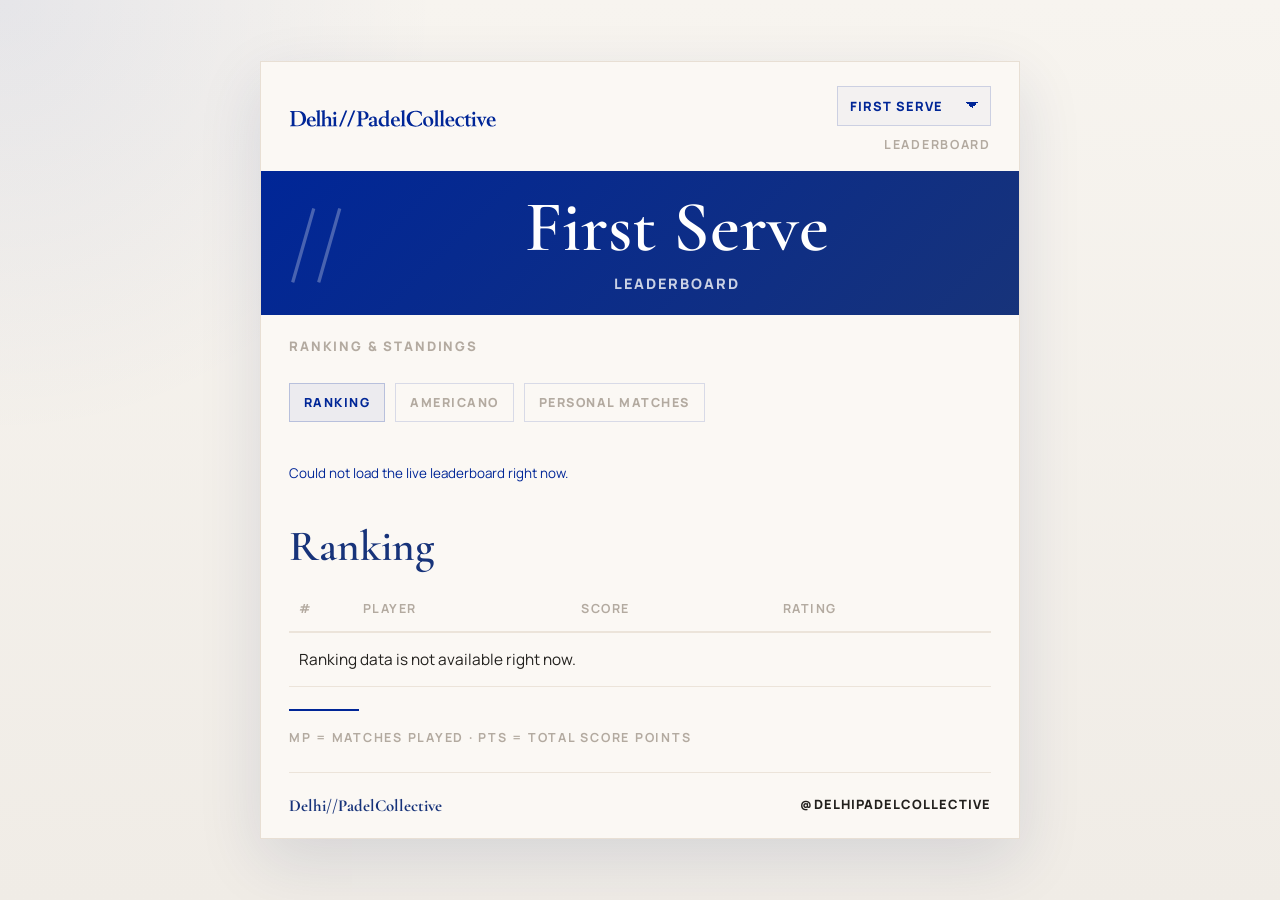
==== index.html @ 6c72f1a7 "Update index.html" ====
<!DOCTYPE html>
<html lang="en">
<head>
  <meta charset="UTF-8">
  <meta name="viewport" content="width=device-width, initial-scale=1.0">
  <title>First Serve | Leaderboard</title>
  <meta name="description" content="Live First Serve leaderboard for Delhi Padel Collective.">
  <link rel="preconnect" href="https://fonts.googleapis.com">
  <link rel="preconnect" href="https://fonts.gstatic.com" crossorigin>
  <link href="https://fonts.googleapis.com/css2?family=Cormorant+Garamond:wght@400;500;600;700&family=Manrope:wght@400;500;700;800&display=swap" rel="stylesheet">
  <link rel="stylesheet" href="styles.css">
</head>
<body data-page="first-serve">
  <main class="page-wrap">
    <section class="leaderboard-card">
      <header class="topbar">
        <div class="brand-lockup">
          <a class="brand-link" href="https://dpc-padel.github.io/DPC/">
            <img class="brand-logo" src="dpc-logo.svg" alt="Delhi Padel Collective logo">
          </a>
        </div>

        <div class="topbar-tools">
          <label class="page-switcher">
            <span class="sr-only">Select leaderboard</span>
            <select id="pageSelector" aria-label="Select leaderboard page">
              <option value="index.html">First Serve</option>
              <option value="break-point.html">Break Point</option>
              <option value="noida.html">Noida</option>
            </select>
          </label>
          <div class="topbar-meta">
            <p>Leaderboard</p>
          </div>
        </div>
      </header>

      <section class="hero-banner">
        <p class="slash">//</p>
        <div class="hero-copy">
          <h1>First Serve</h1>
          <p>Leaderboard</p>
        </div>
      </section>

      <section class="standings-section stacked-sections">
        <div class="standings-head">
          <div>
            <p class="section-kicker">Ranking & Standings</p>
          </div>
          <button id="refreshButton" class="refresh-button" type="button" hidden>Refresh</button>
        </div>

        <div class="tab-switcher" role="tablist" aria-label="First Serve ranking types">
          <button id="firstServeRankingTab" class="tab-button is-active" type="button" data-tab="ranking" role="tab" aria-selected="true" onclick="setFirstServeTab('ranking')">
            Ranking
          </button>
          <button id="firstServeOverallTab" class="tab-button" type="button" data-tab="overall" role="tab" aria-selected="false" onclick="setFirstServeTab('overall')">
            Americano
          </button>
          <button id="firstServePersonalTab" class="tab-button" type="button" data-tab="personal" role="tab" aria-selected="false" onclick="setFirstServeTab('personal')">
            Personal Matches
          </button>
        </div>

        <div id="statusMessage" class="status-message" aria-live="polite"></div>

        <section id="firstServeRankingPanel" class="subsection" role="tabpanel" aria-labelledby="firstServeRankingTab">
          <div class="subsection-head">
            <h2>Ranking</h2>
          </div>

          <div class="table-wrap">
            <table>
              <thead>
                <tr>
                  <th class="rank-col">#</th>
                  <th>Player</th>
                  <th>Score</th>
                  <th>Rating</th>
                </tr>
              </thead>
              <tbody id="firstServeRankingBody">
                <tr>
                  <td colspan="4">Loading ranking...</td>
                </tr>
              </tbody>
            </table>
          </div>
        </section>

        <section id="firstServeOverallPanel" class="subsection panel-hidden" role="tabpanel" aria-labelledby="firstServeOverallTab" hidden>
          <div class="subsection-head">
            <h2>Americano</h2>
          </div>

          <div class="table-wrap">
            <table>
              <thead>
                <tr>
                  <th class="rank-col">#</th>
                  <th>Player</th>
                  <th>MP</th>
                  <th>PTS</th>
                </tr>
              </thead>
              <tbody id="rankingBody">
                <tr>
                  <td colspan="4">Loading leaderboard...</td>
                </tr>
              </tbody>
            </table>
          </div>
        </section>

        <section id="firstServePersonalPanel" class="subsection panel-hidden" role="tabpanel" aria-labelledby="firstServePersonalTab" hidden>
          <div class="subsection-head">
            <h2>Personal Matches</h2>
          </div>

          <div class="table-wrap">
            <table>
              <thead>
                <tr>
                  <th class="rank-col">#</th>
                  <th>Player</th>
                  <th>MP</th>
                  <th>PTS</th>
                </tr>
              </thead>
              <tbody id="personalRankingBody">
                <tr>
                  <td colspan="4">Loading personal games leaderboard...</td>
                </tr>
              </tbody>
            </table>
          </div>
        </section>
      </section>

      <footer class="card-footer">
        <div class="footer-rule"></div>
        <p class="footer-note">MP = matches played · PTS = total score points</p>
        <div class="footer-meta">
          <span>Delhi//PadelCollective</span>
          <span>@DELHIPADELCOLLECTIVE</span>
        </div>
      </footer>
    </section>
  </main>

  <script src="script.js"></script>
</body>
</html>
---- styles.css ----
:root {
  --bg: #f3f0ea;
  --paper: #fbf8f4;
  --ink: #22201d;
  --muted: #b3aaa0;
  --line: #ece4da;
  --accent: #002697;
  --accent-soft: rgba(0, 38, 151, 0.05);
  --accent-ink: #17337a;
  --shadow: 0 22px 60px rgba(22, 41, 97, 0.12);
}

body[data-page="break-point"] {
  --accent: #CB5957;
  --accent-soft: rgba(203, 89, 87, 0.08);
  --accent-ink: #9d3e3d;
  --shadow: 0 22px 60px rgba(116, 45, 44, 0.14);
}

body[data-page="noida"] {
  --accent: #085948;
  --accent-soft: rgba(8, 89, 72, 0.08);
  --accent-ink: #06453a;
  --shadow: 0 22px 60px rgba(8, 89, 72, 0.14);
}

/* ADD THIS BELOW 👇 */
body[data-page="break-point"] .brand-logo path {
  fill: #CB5957;
}
* {
  box-sizing: border-box;
}

body {
  margin: 0;
  min-height: 100vh;
  font-family: "Manrope", "Segoe UI", sans-serif;
  color: var(--ink);
  background:
    radial-gradient(circle at top left, rgba(0, 38, 151, 0.07), transparent 28%),
    linear-gradient(180deg, #f7f4ef 0%, #f0ece6 100%);
}

h1,
h2,
h3,
p,
table {
  margin: 0;
}

.sr-only {
  position: absolute;
  width: 1px;
  height: 1px;
  padding: 0;
  margin: -1px;
  overflow: hidden;
  clip: rect(0, 0, 0, 0);
  white-space: nowrap;
  border: 0;
}

.page-wrap {
  min-height: 100vh;
  display: grid;
  place-items: center;
  padding: 20px 12px;
}

.leaderboard-card {
  width: min(760px, 100%);
  background: var(--paper);
  border: 1px solid #e8dfd4;
  box-shadow: var(--shadow);
}

.topbar {
  display: flex;
  justify-content: space-between;
  align-items: center;
  gap: 24px;
  padding: 24px 28px 18px;
}

.brand-lockup {
  display: inline-flex;
  align-items: center;
}

.brand-link {
  display: inline-flex;
  align-items: center;
}

.brand-logo {
  width: 208px;
  height: auto;
  display: block;
}

.topbar-tools {
  display: grid;
  justify-items: end;
  gap: 10px;
}

.page-switcher select {
  appearance: none;
  min-width: 154px;
  padding: 10px 36px 10px 12px;
  border: 1px solid rgba(0, 38, 151, 0.16);
  background:
    linear-gradient(45deg, transparent 50%, var(--accent) 50%),
    linear-gradient(135deg, var(--accent) 50%, transparent 50%),
    rgba(0, 38, 151, 0.03);
  background-position:
    calc(100% - 18px) calc(50% - 1px),
    calc(100% - 12px) calc(50% - 1px),
    0 0;
  background-size: 6px 6px, 6px 6px, 100% 100%;
  background-repeat: no-repeat;
  color: var(--accent);
  border-radius: 0;
  font: inherit;
  font-size: 0.8rem;
  font-weight: 800;
  letter-spacing: 0.08em;
  text-transform: uppercase;
  cursor: pointer;
}

.hero-copy h1,
.subsection-head h2 {
  font-family: "Cormorant Garamond", serif;
}

.topbar-meta,
.section-kicker,
.hero-copy p,
.footer-note {
  color: var(--muted);
  text-transform: uppercase;
  letter-spacing: 0.14em;
}

.topbar-meta {
  text-align: right;
  display: grid;
  align-content: start;
  gap: 4px;
  font-size: 0.78rem;
  font-weight: 700;
}

.hero-banner {
  display: grid;
  grid-template-columns: auto 1fr;
  gap: 20px;
  align-items: center;
  padding: 22px 28px;
  background: linear-gradient(135deg, var(--accent) 0%, var(--accent-ink) 100%);
  color: #fff;
}

.slash {
  font-family: "Cormorant Garamond", serif;
  font-size: clamp(3rem, 7vw, 5.2rem);
  line-height: 1;
  color: rgba(255, 255, 255, 0.28);
}

.hero-copy {
  text-align: center;
}

.hero-copy h1 {
  font-size: clamp(2.55rem, 6vw, 4.5rem);
  line-height: 0.96;
  font-weight: 600;
}

.hero-copy p {
  margin-top: 12px;
  color: rgba(255, 255, 255, 0.78);
  font-size: 0.9rem;
  font-weight: 800;
}

.standings-section {
  padding: 22px 28px 22px;
}

.stacked-sections {
  display: grid;
  gap: 28px;
}

.tab-switcher {
  position: relative;
  z-index: 2;
  display: inline-flex;
  align-items: center;
  gap: 10px;
}

.tab-button {
  position: relative;
  z-index: 2;
  appearance: none;
  border: 1px solid rgba(0, 38, 151, 0.14);
  background: transparent;
  color: var(--muted);
  padding: 10px 14px;
  font: inherit;
  font-size: 0.78rem;
  font-weight: 800;
  letter-spacing: 0.12em;
  text-transform: uppercase;
  cursor: pointer;
  transition: background 0.2s ease, color 0.2s ease, border-color 0.2s ease;
}

.tab-button.is-active {
  background: rgba(0, 38, 151, 0.06);
  color: var(--accent);
  border-color: rgba(0, 38, 151, 0.22);
}

.standings-head {
  display: flex;
  justify-content: space-between;
  align-items: center;
  gap: 16px;
}

.section-kicker {
  font-size: 0.82rem;
  font-weight: 800;
}

.refresh-button {
  appearance: none;
  border: 1px solid rgba(0, 38, 151, 0.16);
  background: rgba(0, 38, 151, 0.03);
  color: var(--accent);
  padding: 10px 14px;
  font: inherit;
  font-size: 0.82rem;
  font-weight: 800;
  text-transform: uppercase;
  letter-spacing: 0.12em;
  cursor: pointer;
  box-shadow: inset 0 1px 0 rgba(255, 255, 255, 0.7);
}

.refresh-button:disabled {
  opacity: 0.6;
  cursor: progress;
}

.status-message {
  min-height: 20px;
  margin: 14px 0 8px;
  color: var(--muted);
  font-size: 0.84rem;
}

.status-message:empty {
  display: none;
}

.status-message.is-error {
  color: var(--accent);
}

.subsection {
  display: grid;
  gap: 14px;
}

.panel-hidden {
  display: none !important;
}

.subsection-head {
  display: flex;
  align-items: end;
  justify-content: space-between;
  gap: 16px;
}

.subsection-head h2 {
  color: var(--accent-ink);
  font-size: clamp(1.8rem, 4vw, 2.7rem);
  font-weight: 600;
}

.table-wrap {
  overflow-x: auto;
}

table {
  width: 100%;
  border-collapse: collapse;
}

thead th {
  padding: 14px 10px;
  color: var(--muted);
  border-bottom: 2px solid var(--line);
  font-size: 0.78rem;
  letter-spacing: 0.12em;
  text-transform: uppercase;
  text-align: left;
}

.rank-col {
  width: 64px;
}

tbody td {
  padding: 16px 10px;
  border-bottom: 1px solid var(--line);
  font-size: 0.96rem;
}

tbody tr.highlight {
  background: var(--accent-soft);
}

.rank-text {
  color: var(--muted);
  font-size: 0.94rem;
  font-weight: 700;
}

.player-name {
  font-size: clamp(1.05rem, 2.3vw, 1.45rem);
  font-weight: 800;
  line-height: 1.1;
}

.badge {
  width: 34px;
  height: 34px;
  display: inline-flex;
  align-items: center;
  justify-content: center;
  border-radius: 999px;
  font-size: 0.9rem;
  font-weight: 800;
}

.badge.first {
  background: var(--accent);
  color: #fff;
}

.badge.second {
  background: #24345f;
  color: #fff;
}

.badge.third {
  background: #e7ebf8;
  color: #4a5f96;
}

.stat-cell {
  font-size: 1rem;
  font-weight: 800;
  text-align: center;
}

.points-cell {
  color: var(--accent);
}

.card-footer {
  padding: 0 28px 22px;
}

.footer-rule {
  width: 70px;
  height: 2px;
  background: var(--accent);
  margin-bottom: 18px;
}

.footer-note {
  font-size: 0.78rem;
  font-weight: 700;
}

.footer-meta {
  display: flex;
  justify-content: space-between;
  gap: 16px;
  margin-top: 26px;
  padding-top: 22px;
  border-top: 1px solid var(--line);
  font-size: 0.8rem;
  font-weight: 800;
  letter-spacing: 0.08em;
  text-transform: uppercase;
}

.footer-meta span:first-child {
  color: var(--accent-ink);
  text-transform: none;
  letter-spacing: 0;
  font-family: "Cormorant Garamond", serif;
  font-size: 1.05rem;
}

@media (max-width: 700px) {
  .topbar,
  .standings-section,
  .card-footer {
    padding-left: 16px;
    padding-right: 16px;
  }

  .topbar {
    flex-direction: column;
    align-items: flex-start;
  }

  .topbar-tools {
    width: auto;
    justify-items: end;
    align-self: flex-end;
  }

  .topbar-meta {
    text-align: left;
  }

  .page-switcher select {
    width: auto;
    min-width: 132px;
  }

  .brand-logo {
    width: 164px;
  }

  .hero-banner {
    grid-template-columns: 1fr;
    padding: 18px 16px;
  }

  .slash {
    display: none;
  }

  .hero-copy {
    text-align: left;
  }

  .subsection-head {
    flex-direction: column;
    align-items: flex-start;
  }

  .tab-switcher {
    width: 100%;
  }

  .tab-button {
    flex: 1;
  }

  .player-name {
    font-size: 1rem;
  }

  thead th,
  tbody td {
    padding-left: 8px;
    padding-right: 8px;
  }

  .rank-col {
    width: 52px;
  }

  .footer-meta {
    flex-direction: column;
  }
}
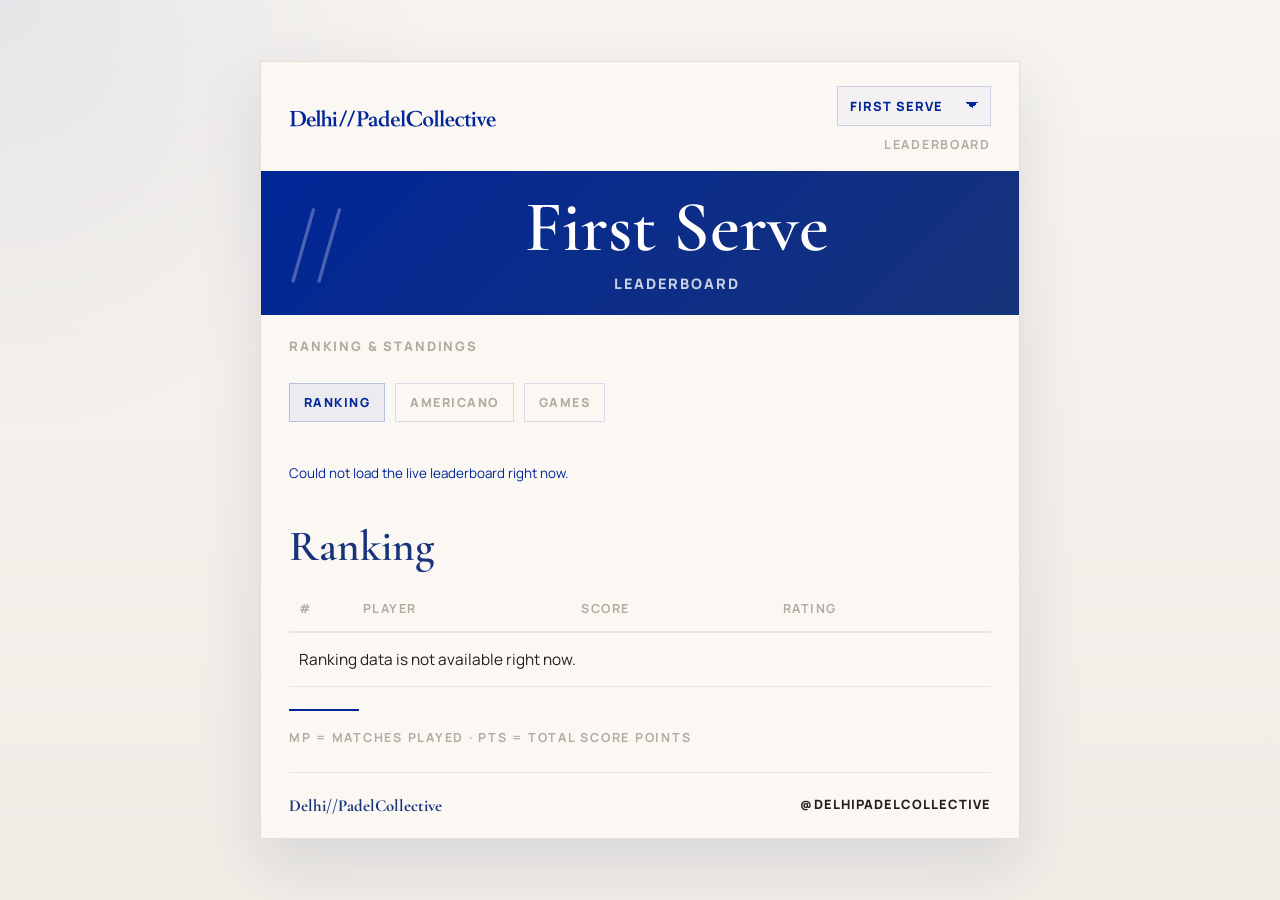
==== commit cf38d26f: "Update index.html" ====
--- a/index.html
+++ b/index.html
@@ -59,7 +59,7 @@
             Americano
           </button>
           <button id="firstServePersonalTab" class="tab-button" type="button" data-tab="personal" role="tab" aria-selected="false" onclick="setFirstServeTab('personal')">
-            Personal Matches
+            Games
           </button>
         </div>
 
@@ -115,7 +115,7 @@
 
         <section id="firstServePersonalPanel" class="subsection panel-hidden" role="tabpanel" aria-labelledby="firstServePersonalTab" hidden>
           <div class="subsection-head">
-            <h2>Personal Matches</h2>
+            <h2>Games</h2>
           </div>
 
           <div class="table-wrap">
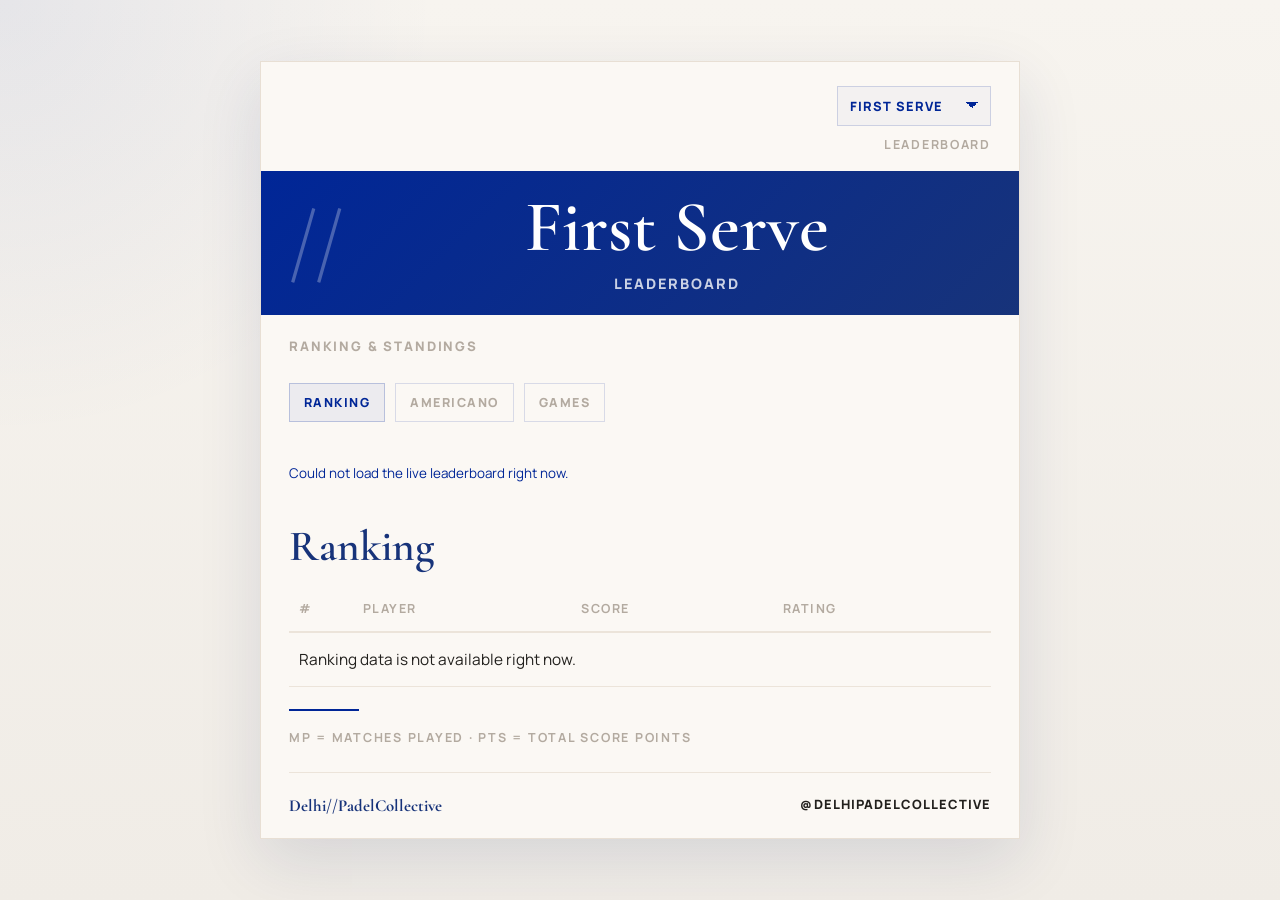
==== commit 6bda84fe: "Update index.html" ====
--- a/index.html
+++ b/index.html
@@ -15,7 +15,7 @@
     <section class="leaderboard-card">
       <header class="topbar">
         <div class="brand-lockup">
-          <a class="brand-link" href="https://dpc-padel.github.io/DPC/">
+          <a class="brand-link" href="https://dpc-padel.github.io/Ranking/>
             <img class="brand-logo" src="dpc-logo.svg" alt="Delhi Padel Collective logo">
           </a>
         </div>
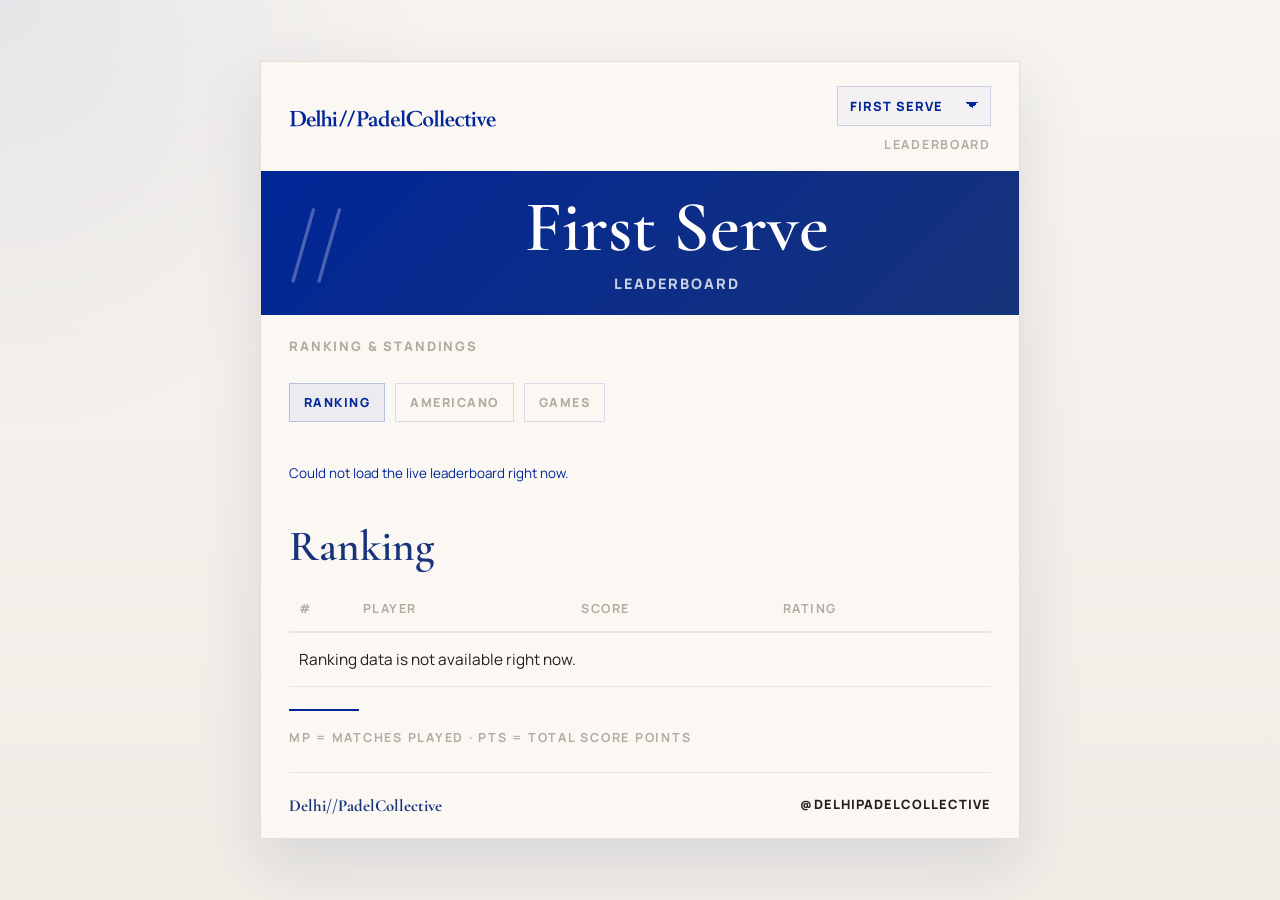
==== commit 2def7b81: "Update index.html" ====
--- a/index.html
+++ b/index.html
@@ -15,7 +15,7 @@
     <section class="leaderboard-card">
       <header class="topbar">
         <div class="brand-lockup">
-          <a class="brand-link" href="https://dpc-padel.github.io/Ranking/>
+          <a class="brand-link" href="https://dpc-padel.github.io/Ranking/">
             <img class="brand-logo" src="dpc-logo.svg" alt="Delhi Padel Collective logo">
           </a>
         </div>
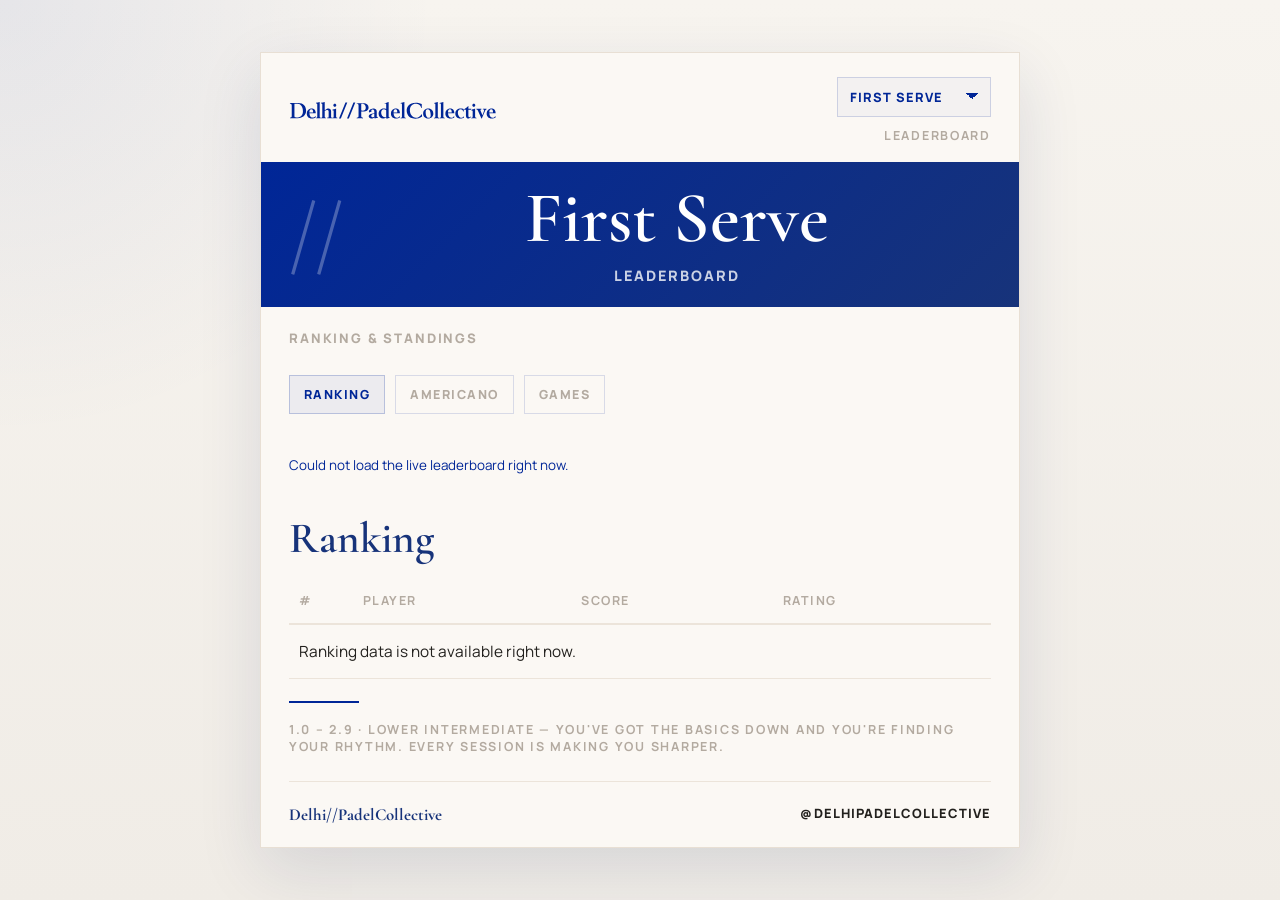
==== commit 7b4c0113: "Update index.html" ====
--- a/index.html
+++ b/index.html
@@ -15,7 +15,7 @@
     <section class="leaderboard-card">
       <header class="topbar">
         <div class="brand-lockup">
-          <a class="brand-link" href="https://dpc-padel.github.io/Ranking/">
+         <a class="brand-link" href="https://dpc-padel.github.io/Ranking/">
             <img class="brand-logo" src="dpc-logo.svg" alt="Delhi Padel Collective logo">
           </a>
         </div>
@@ -140,7 +140,7 @@
 
       <footer class="card-footer">
         <div class="footer-rule"></div>
-        <p class="footer-note">MP = matches played · PTS = total score points</p>
+        <p class="footer-note">1.0 – 2.9 · Lower Intermediate — You've got the basics down and you're finding your rhythm. Every session is making you sharper.</p>
         <div class="footer-meta">
           <span>Delhi//PadelCollective</span>
           <span>@DELHIPADELCOLLECTIVE</span>
